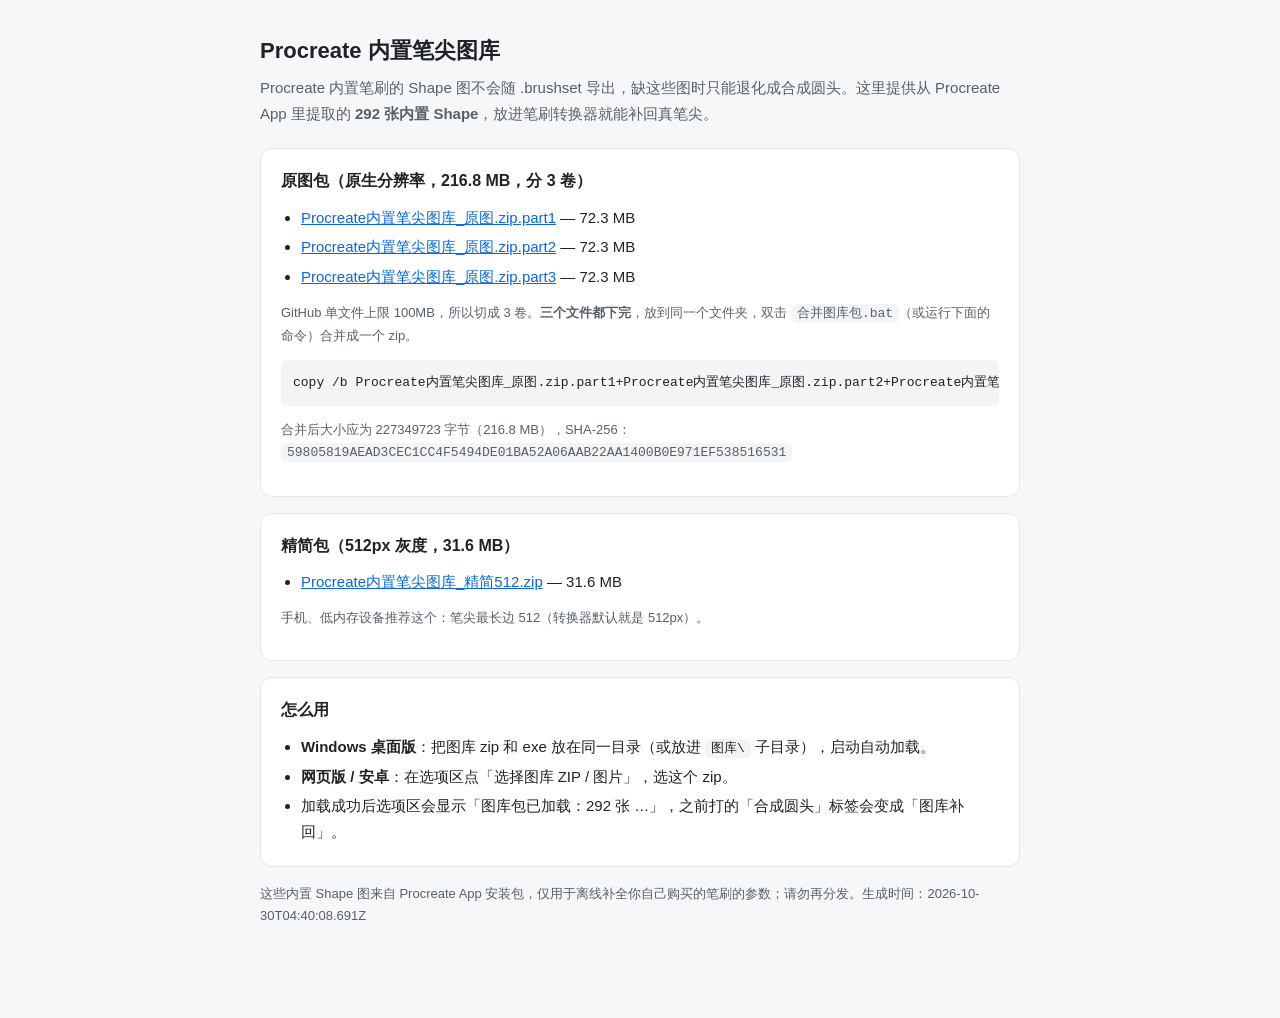
==== shapes.html @ 2a84d04d "add: Procreate shape library packs (3 parts <100MB each + compact) and download page" ====
<!DOCTYPE html>
<html lang="zh-CN">
<head>
<meta charset="utf-8">
<meta name="viewport" content="width=device-width, initial-scale=1">
<title>笔刷转换器 · 内置笔尖图库下载</title>
<style>
  :root { color-scheme: light; }
  body { margin: 0; font: 15px/1.7 -apple-system, "Segoe UI", "Microsoft YaHei", sans-serif; color: #1f2328; background: #f6f7f9; }
  main { max-width: 760px; margin: 32px auto; padding: 0 18px 48px; }
  h1 { font-size: 22px; margin: 0 0 6px; }
  p.sub { color: #57606a; margin: 0 0 22px; }
  .card { background: #fff; border: 1px solid #e5e7eb; border-radius: 12px; padding: 18px 20px; margin-bottom: 16px; }
  .card h2 { font-size: 16px; margin: 0 0 10px; }
  ul { margin: 6px 0 0; padding-left: 20px; }
  li { margin: 4px 0; }
  code, pre { background: #f3f4f6; border-radius: 6px; padding: 2px 6px; font-size: 13px; }
  pre { padding: 12px; overflow: auto; }
  a { color: #0969da; }
  .muted { color: #57606a; font-size: 13px; }
</style>
</head>
<body>
<main>
  <h1>Procreate 内置笔尖图库</h1>
  <p class="sub">Procreate 内置笔刷的 Shape 图不会随 .brushset 导出，缺这些图时只能退化成合成圆头。这里提供从 Procreate App 里提取的 <b>292 张内置 Shape</b>，放进笔刷转换器就能补回真笔尖。</p>

  <div class="card">
    <h2>原图包（原生分辨率，216.8 MB，分 3 卷）</h2>
    <ul>
      <li><a href="Procreate%E5%86%85%E7%BD%AE%E7%AC%94%E5%B0%96%E5%9B%BE%E5%BA%93_%E5%8E%9F%E5%9B%BE.zip.part1" download>Procreate内置笔尖图库_原图.zip.part1</a> — 72.3 MB</li>
      <li><a href="Procreate%E5%86%85%E7%BD%AE%E7%AC%94%E5%B0%96%E5%9B%BE%E5%BA%93_%E5%8E%9F%E5%9B%BE.zip.part2" download>Procreate内置笔尖图库_原图.zip.part2</a> — 72.3 MB</li>
      <li><a href="Procreate%E5%86%85%E7%BD%AE%E7%AC%94%E5%B0%96%E5%9B%BE%E5%BA%93_%E5%8E%9F%E5%9B%BE.zip.part3" download>Procreate内置笔尖图库_原图.zip.part3</a> — 72.3 MB</li>
    </ul>
    <p class="muted">GitHub 单文件上限 100MB，所以切成 3 卷。<b>三个文件都下完</b>，放到同一个文件夹，双击 <code>合并图库包.bat</code>（或运行下面的命令）合并成一个 zip。</p>
    <pre>copy /b Procreate内置笔尖图库_原图.zip.part1+Procreate内置笔尖图库_原图.zip.part2+Procreate内置笔尖图库_原图.zip.part3 Procreate内置笔尖图库_原图.zip</pre>
    <p class="muted">合并后大小应为 227349723 字节（216.8 MB），SHA-256：<code>59805819AEAD3CEC1CC4F5494DE01BA52A06AAB22AA1400B0E971EF538516531</code></p>
  </div>

  <div class="card">
    <h2>精简包（512px 灰度，31.6 MB）</h2>
    <ul><li><a href="Procreate%E5%86%85%E7%BD%AE%E7%AC%94%E5%B0%96%E5%9B%BE%E5%BA%93_%E7%B2%BE%E7%AE%80512.zip" download>Procreate内置笔尖图库_精简512.zip</a> — 31.6 MB</li></ul>
    <p class="muted">手机、低内存设备推荐这个：笔尖最长边 512（转换器默认就是 512px）。</p>
  </div>

  <div class="card">
    <h2>怎么用</h2>
    <ul>
      <li><b>Windows 桌面版</b>：把图库 zip 和 exe 放在同一目录（或放进 <code>图库\</code> 子目录），启动自动加载。</li>
      <li><b>网页版 / 安卓</b>：在选项区点「选择图库 ZIP / 图片」，选这个 zip。</li>
      <li>加载成功后选项区会显示「图库包已加载：292 张 …」，之前打的「合成圆头」标签会变成「图库补回」。</li>
    </ul>
  </div>

  <p class="muted">这些内置 Shape 图来自 Procreate App 安装包，仅用于离线补全你自己购买的笔刷的参数；请勿再分发。生成时间：2026-10-30T04:40:08.691Z</p>
</main>
</body>
</html>
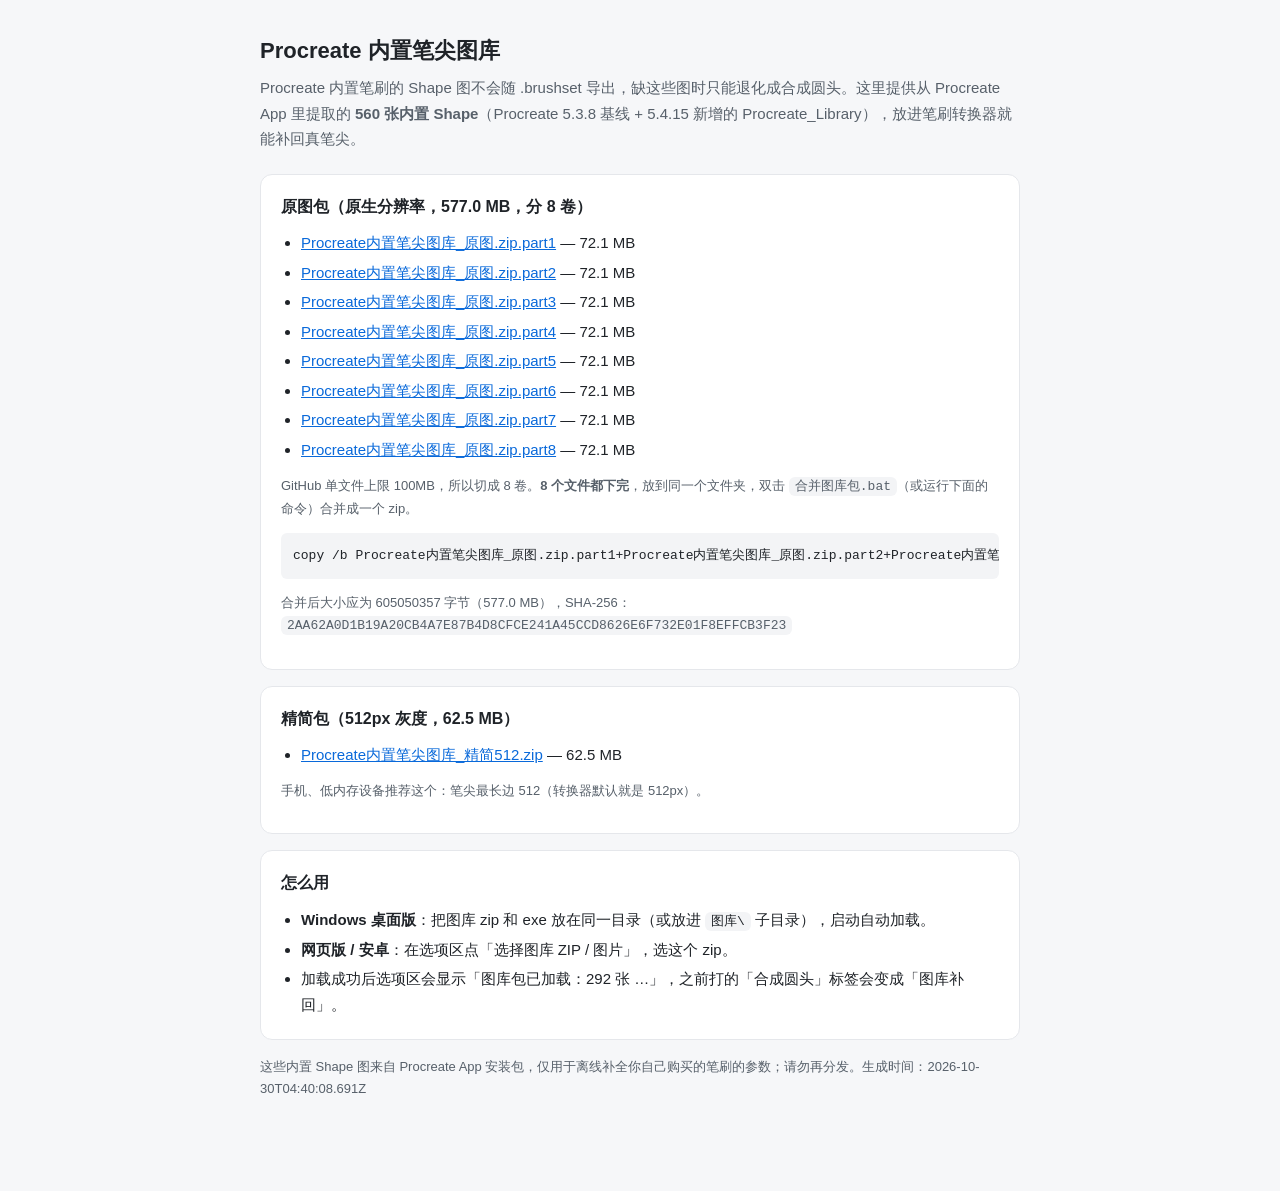
==== commit cde669b5: "deploy: v2.8.153 web build" ====
--- a/shapes.html
+++ b/shapes.html
@@ -23,23 +23,28 @@
 <body>
 <main>
   <h1>Procreate 内置笔尖图库</h1>
-  <p class="sub">Procreate 内置笔刷的 Shape 图不会随 .brushset 导出，缺这些图时只能退化成合成圆头。这里提供从 Procreate App 里提取的 <b>292 张内置 Shape</b>，放进笔刷转换器就能补回真笔尖。</p>
+  <p class="sub">Procreate 内置笔刷的 Shape 图不会随 .brushset 导出，缺这些图时只能退化成合成圆头。这里提供从 Procreate App 里提取的 <b>560 张内置 Shape</b>（Procreate 5.3.8 基线 + 5.4.15 新增的 Procreate_Library），放进笔刷转换器就能补回真笔尖。</p>
 
   <div class="card">
-    <h2>原图包（原生分辨率，216.8 MB，分 3 卷）</h2>
+    <h2>原图包（原生分辨率，577.0 MB，分 8 卷）</h2>
     <ul>
-      <li><a href="Procreate%E5%86%85%E7%BD%AE%E7%AC%94%E5%B0%96%E5%9B%BE%E5%BA%93_%E5%8E%9F%E5%9B%BE.zip.part1" download>Procreate内置笔尖图库_原图.zip.part1</a> — 72.3 MB</li>
-      <li><a href="Procreate%E5%86%85%E7%BD%AE%E7%AC%94%E5%B0%96%E5%9B%BE%E5%BA%93_%E5%8E%9F%E5%9B%BE.zip.part2" download>Procreate内置笔尖图库_原图.zip.part2</a> — 72.3 MB</li>
-      <li><a href="Procreate%E5%86%85%E7%BD%AE%E7%AC%94%E5%B0%96%E5%9B%BE%E5%BA%93_%E5%8E%9F%E5%9B%BE.zip.part3" download>Procreate内置笔尖图库_原图.zip.part3</a> — 72.3 MB</li>
+      <li><a href="Procreate%E5%86%85%E7%BD%AE%E7%AC%94%E5%B0%96%E5%9B%BE%E5%BA%93_%E5%8E%9F%E5%9B%BE.zip.part1" download>Procreate内置笔尖图库_原图.zip.part1</a> — 72.1 MB</li>
+      <li><a href="Procreate%E5%86%85%E7%BD%AE%E7%AC%94%E5%B0%96%E5%9B%BE%E5%BA%93_%E5%8E%9F%E5%9B%BE.zip.part2" download>Procreate内置笔尖图库_原图.zip.part2</a> — 72.1 MB</li>
+      <li><a href="Procreate%E5%86%85%E7%BD%AE%E7%AC%94%E5%B0%96%E5%9B%BE%E5%BA%93_%E5%8E%9F%E5%9B%BE.zip.part3" download>Procreate内置笔尖图库_原图.zip.part3</a> — 72.1 MB</li>
+      <li><a href="Procreate%E5%86%85%E7%BD%AE%E7%AC%94%E5%B0%96%E5%9B%BE%E5%BA%93_%E5%8E%9F%E5%9B%BE.zip.part4" download>Procreate内置笔尖图库_原图.zip.part4</a> — 72.1 MB</li>
+      <li><a href="Procreate%E5%86%85%E7%BD%AE%E7%AC%94%E5%B0%96%E5%9B%BE%E5%BA%93_%E5%8E%9F%E5%9B%BE.zip.part5" download>Procreate内置笔尖图库_原图.zip.part5</a> — 72.1 MB</li>
+      <li><a href="Procreate%E5%86%85%E7%BD%AE%E7%AC%94%E5%B0%96%E5%9B%BE%E5%BA%93_%E5%8E%9F%E5%9B%BE.zip.part6" download>Procreate内置笔尖图库_原图.zip.part6</a> — 72.1 MB</li>
+      <li><a href="Procreate%E5%86%85%E7%BD%AE%E7%AC%94%E5%B0%96%E5%9B%BE%E5%BA%93_%E5%8E%9F%E5%9B%BE.zip.part7" download>Procreate内置笔尖图库_原图.zip.part7</a> — 72.1 MB</li>
+      <li><a href="Procreate%E5%86%85%E7%BD%AE%E7%AC%94%E5%B0%96%E5%9B%BE%E5%BA%93_%E5%8E%9F%E5%9B%BE.zip.part8" download>Procreate内置笔尖图库_原图.zip.part8</a> — 72.1 MB</li>
     </ul>
-    <p class="muted">GitHub 单文件上限 100MB，所以切成 3 卷。<b>三个文件都下完</b>，放到同一个文件夹，双击 <code>合并图库包.bat</code>（或运行下面的命令）合并成一个 zip。</p>
-    <pre>copy /b Procreate内置笔尖图库_原图.zip.part1+Procreate内置笔尖图库_原图.zip.part2+Procreate内置笔尖图库_原图.zip.part3 Procreate内置笔尖图库_原图.zip</pre>
-    <p class="muted">合并后大小应为 227349723 字节（216.8 MB），SHA-256：<code>59805819AEAD3CEC1CC4F5494DE01BA52A06AAB22AA1400B0E971EF538516531</code></p>
+    <p class="muted">GitHub 单文件上限 100MB，所以切成 8 卷。<b>8 个文件都下完</b>，放到同一个文件夹，双击 <code>合并图库包.bat</code>（或运行下面的命令）合并成一个 zip。</p>
+    <pre>copy /b Procreate内置笔尖图库_原图.zip.part1+Procreate内置笔尖图库_原图.zip.part2+Procreate内置笔尖图库_原图.zip.part3+Procreate内置笔尖图库_原图.zip.part4+Procreate内置笔尖图库_原图.zip.part5+Procreate内置笔尖图库_原图.zip.part6+Procreate内置笔尖图库_原图.zip.part7+Procreate内置笔尖图库_原图.zip.part8 Procreate内置笔尖图库_原图.zip</pre>
+    <p class="muted">合并后大小应为 605050357 字节（577.0 MB），SHA-256：<code>2AA62A0D1B19A20CB4A7E87B4D8CFCE241A45CCD8626E6F732E01F8EFFCB3F23</code></p>
   </div>
 
   <div class="card">
-    <h2>精简包（512px 灰度，31.6 MB）</h2>
-    <ul><li><a href="Procreate%E5%86%85%E7%BD%AE%E7%AC%94%E5%B0%96%E5%9B%BE%E5%BA%93_%E7%B2%BE%E7%AE%80512.zip" download>Procreate内置笔尖图库_精简512.zip</a> — 31.6 MB</li></ul>
+    <h2>精简包（512px 灰度，62.5 MB）</h2>
+    <ul><li><a href="Procreate%E5%86%85%E7%BD%AE%E7%AC%94%E5%B0%96%E5%9B%BE%E5%BA%93_%E7%B2%BE%E7%AE%80512.zip" download>Procreate内置笔尖图库_精简512.zip</a> — 62.5 MB</li></ul>
     <p class="muted">手机、低内存设备推荐这个：笔尖最长边 512（转换器默认就是 512px）。</p>
   </div>
 
